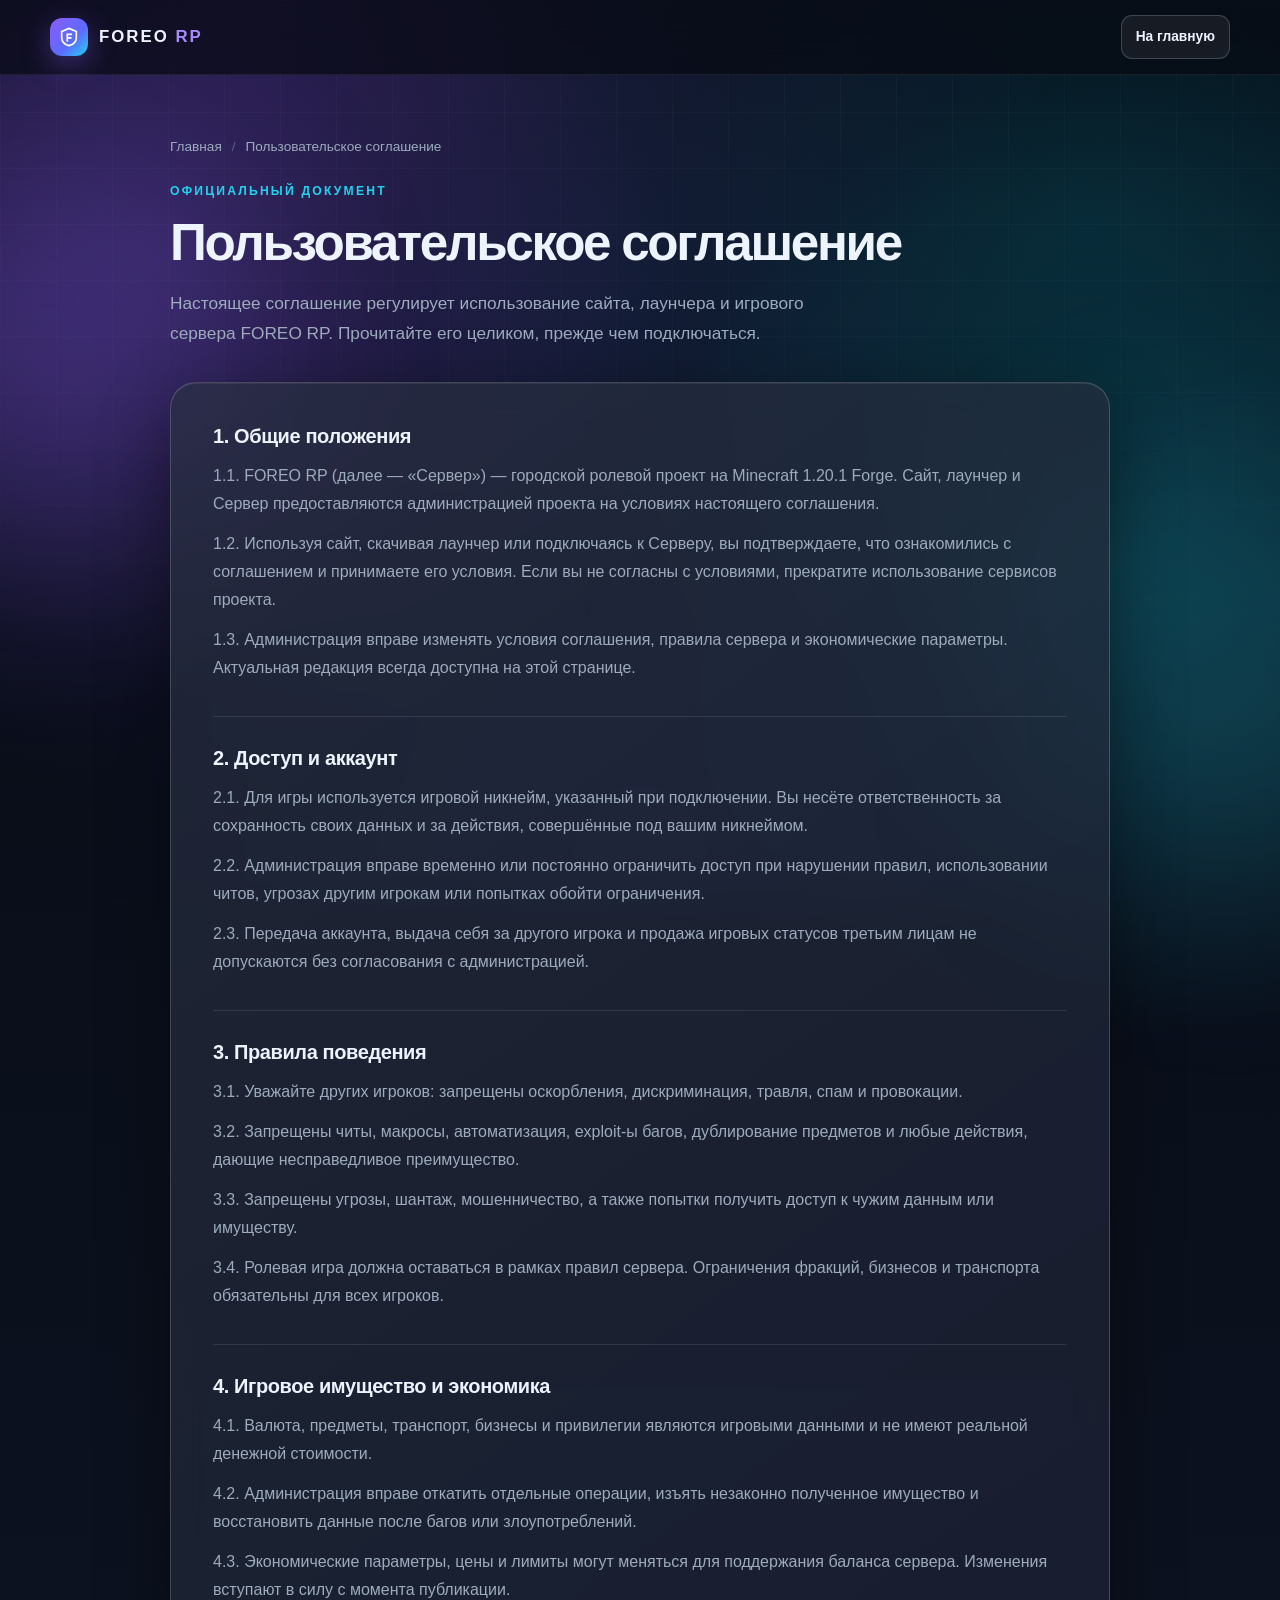
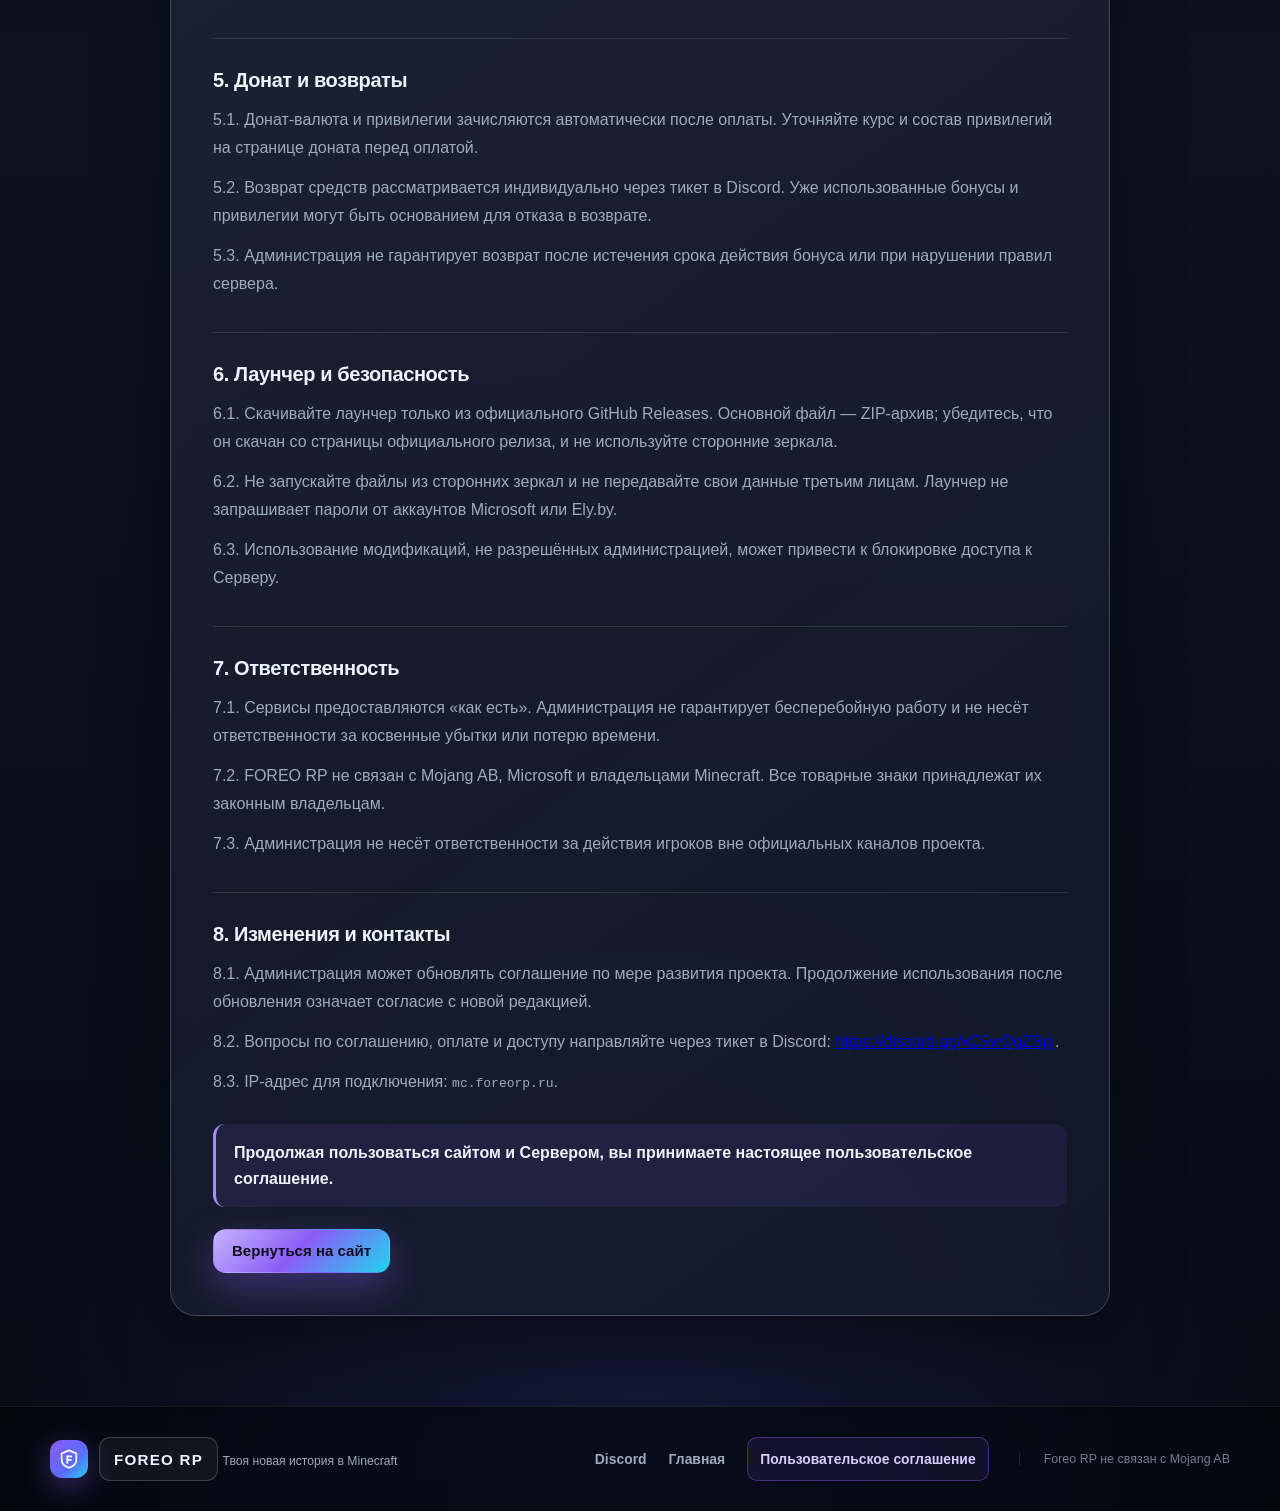
==== user-agreement.html @ 8b39645e "Add files via upload" ====
<!doctype html>
<html lang="ru">
<head>
  <meta charset="UTF-8">
  <meta name="viewport" content="width=device-width, initial-scale=1.0, viewport-fit=cover">
  <meta name="description" content="Пользовательское соглашение FOREO RP — правила использования сайта, лаунчера и игрового сервера.">
  <meta name="theme-color" content="#070b14">
  <title>Пользовательское соглашение — FOREO RP</title>
  <link rel="icon" type="image/svg+xml" href="favicon.svg">
  <link rel="icon" type="image/png" sizes="512x512" href="favicon.png">
  <link rel="icon" type="image/png" sizes="48x48" href="favicon-48x48.png">
  <link rel="icon" type="image/png" sizes="32x32" href="favicon-32x32.png">
  <link rel="icon" type="image/png" sizes="16x16" href="favicon-16x16.png">
  <link rel="shortcut icon" href="favicon.ico">
  <link rel="apple-touch-icon" sizes="180x180" href="apple-touch-icon.png">
  <link rel="stylesheet" href="style.css">
</head>
<body>
  <!-- Подложка на чистом CSS: как на главной странице, без внешних запросов. -->
  <div class="bg-media" aria-hidden="true"></div>
  <div class="bg-glow bg-glow-one" aria-hidden="true"></div>
  <div class="bg-glow bg-glow-two" aria-hidden="true"></div>

  <header class="site-header">
    <div class="container header-inner">
      <a class="brand" href="index.html" aria-label="FOREO RP — на главную">
        <span class="brand-mark">
          <svg viewBox="0 0 24 24" aria-hidden="true">
            <path d="M12 2.6 20 6v6.2c0 4.8-3.2 8-8 9.2-4.8-1.2-8-4.4-8-9.2V6l8-3.4Z" fill="none" stroke="currentColor" stroke-width="1.8" stroke-linejoin="round"/>
            <path d="M9.2 8.2h6.2v2H11v1.8h3.8v2H11v3.2H9.2V8.2Z" fill="currentColor"/>
          </svg>
        </span>
        <span class="brand-text">FOREO <em>RP</em></span>
      </a>
      <a class="btn btn-small btn-secondary header-back" href="index.html">На главную</a>
    </div>
  </header>

  <main class="legal-page">
    <div class="container legal-wrap">
      <nav class="breadcrumbs" aria-label="Навигация">
        <a href="index.html">Главная</a>
        <span aria-hidden="true">/</span>
        <span>Пользовательское соглашение</span>
      </nav>

      <header class="legal-header">
        <span class="section-kicker">Официальный документ</span>
        <h1>Пользовательское соглашение</h1>
        <div class="release-banner legal-release" data-release-label>
          <svg viewBox="0 0 24 24" aria-hidden="true">
            <circle cx="12" cy="12" r="9" fill="none" stroke="currentColor" stroke-width="1.8"/>
            <path d="M12 7v5l3.2 2" fill="none" stroke="currentColor" stroke-width="1.8" stroke-linecap="round" stroke-linejoin="round"/>
          </svg>
          <span>Релиз 4 декабря в 18:00</span>
        </div>
        <p class="lead">Настоящее соглашение регулирует использование сайта, лаунчера и игрового сервера FOREO RP. Прочитайте его целиком, прежде чем подключаться.</p>
      </header>

      <div class="legal-card">
        <section class="legal-section">
          <h2>1. Общие положения</h2>
          <p>1.1. FOREO RP (далее — «Сервер») — городской ролевой проект на Minecraft 1.20.1 Forge. Сайт, лаунчер и Сервер предоставляются администрацией проекта на условиях настоящего соглашения.</p>
          <p>1.2. Используя сайт, скачивая лаунчер или подключаясь к Серверу, вы подтверждаете, что ознакомились с соглашением и принимаете его условия. Если вы не согласны с условиями, прекратите использование сервисов проекта.</p>
          <p>1.3. Администрация вправе изменять условия соглашения, правила сервера и экономические параметры. Актуальная редакция всегда доступна на этой странице.</p>
        </section>

        <section class="legal-section">
          <h2>2. Доступ и аккаунт</h2>
          <p>2.1. Для игры используется игровой никнейм, указанный при подключении. Вы несёте ответственность за сохранность своих данных и за действия, совершённые под вашим никнеймом.</p>
          <p>2.2. Администрация вправе временно или постоянно ограничить доступ при нарушении правил, использовании читов, угрозах другим игрокам или попытках обойти ограничения.</p>
          <p>2.3. Передача аккаунта, выдача себя за другого игрока и продажа игровых статусов третьим лицам не допускаются без согласования с администрацией.</p>
        </section>

        <section class="legal-section">
          <h2>3. Правила поведения</h2>
          <p>3.1. Уважайте других игроков: запрещены оскорбления, дискриминация, травля, спам и провокации.</p>
          <p>3.2. Запрещены читы, макросы, автоматизация, exploit-ы багов, дублирование предметов и любые действия, дающие несправедливое преимущество.</p>
          <p>3.3. Запрещены угрозы, шантаж, мошенничество, а также попытки получить доступ к чужим данным или имуществу.</p>
          <p>3.4. Ролевая игра должна оставаться в рамках правил сервера. Ограничения фракций, бизнесов и транспорта обязательны для всех игроков.</p>
        </section>

        <section class="legal-section">
          <h2>4. Игровое имущество и экономика</h2>
          <p>4.1. Валюта, предметы, транспорт, бизнесы и привилегии являются игровыми данными и не имеют реальной денежной стоимости.</p>
          <p>4.2. Администрация вправе откатить отдельные операции, изъять незаконно полученное имущество и восстановить данные после багов или злоупотреблений.</p>
          <p>4.3. Экономические параметры, цены и лимиты могут меняться для поддержания баланса сервера. Изменения вступают в силу с момента публикации.</p>
        </section>

        <section class="legal-section">
          <h2>5. Донат и возвраты</h2>
          <p>5.1. Донат-валюта и привилегии зачисляются автоматически после оплаты. Уточняйте курс и состав привилегий на странице доната перед оплатой.</p>
          <p>5.2. Возврат средств рассматривается индивидуально через тикет в Discord. Уже использованные бонусы и привилегии могут быть основанием для отказа в возврате.</p>
          <p>5.3. Администрация не гарантирует возврат после истечения срока действия бонуса или при нарушении правил сервера.</p>
        </section>

        <section class="legal-section">
          <h2>6. Лаунчер и безопасность</h2>
          <p>6.1. Скачивайте лаунчер только из официального GitHub Releases. Основной файл — ZIP-архив; убедитесь, что он скачан со страницы официального релиза, и не используйте сторонние зеркала.</p>
          <p>6.2. Не запускайте файлы из сторонних зеркал и не передавайте свои данные третьим лицам. Лаунчер не запрашивает пароли от аккаунтов Microsoft или Ely.by.</p>
          <p>6.3. Использование модификаций, не разрешённых администрацией, может привести к блокировке доступа к Серверу.</p>
        </section>

        <section class="legal-section">
          <h2>7. Ответственность</h2>
          <p>7.1. Сервисы предоставляются «как есть». Администрация не гарантирует бесперебойную работу и не несёт ответственности за косвенные убытки или потерю времени.</p>
          <p>7.2. FOREO RP не связан с Mojang AB, Microsoft и владельцами Minecraft. Все товарные знаки принадлежат их законным владельцам.</p>
          <p>7.3. Администрация не несёт ответственности за действия игроков вне официальных каналов проекта.</p>
        </section>

        <section class="legal-section">
          <h2>8. Изменения и контакты</h2>
          <p>8.1. Администрация может обновлять соглашение по мере развития проекта. Продолжение использования после обновления означает согласие с новой редакцией.</p>
          <p>8.2. Вопросы по соглашению, оплате и доступу направляйте через тикет в Discord: <a href="https://discord.gg/xC5wDgZSpj" target="_blank" rel="noopener noreferrer">https://discord.gg/xC5wDgZSpj</a>.</p>
          <p>8.3. IP-адрес для подключения: <code>mc.foreorp.ru</code>.</p>
        </section>

        <p class="legal-note">Продолжая пользоваться сайтом и Сервером, вы принимаете настоящее пользовательское соглашение.</p>
        <a class="btn btn-primary" href="index.html">Вернуться на сайт</a>
      </div>
    </div>
  </main>

  <footer class="site-footer">
    <div class="container footer-inner">
      <div class="footer-brand">
        <span class="brand-mark">
          <svg viewBox="0 0 24 24" aria-hidden="true">
            <path d="M12 2.6 20 6v6.2c0 4.8-3.2 8-8 9.2-4.8-1.2-8-4.4-8-9.2V6l8-3.4Z" fill="none" stroke="currentColor" stroke-width="1.8" stroke-linejoin="round"/>
            <path d="M9.2 8.2h6.2v2H11v1.8h3.8v2H11v3.2H9.2V8.2Z" fill="currentColor"/>
          </svg>
        </span>
        <div>
          <strong class="footer-brand-title">FOREO RP</strong>
          <span>Твоя новая история в Minecraft</span>
        </div>
      </div>
      <nav class="footer-links" aria-label="Ссылки в подвале">
        <a href="https://discord.gg/xC5wDgZSpj" target="_blank" rel="noopener noreferrer">Discord</a>
        <a href="index.html">Главная</a>
        <a class="footer-agreement" href="user-agreement.html">Пользовательское соглашение</a>
      </nav>
      <p class="footer-legal">Foreo RP не связан с Mojang AB <span class="footer-release" data-release-label>· Релиз 4 декабря в 18:00</span></p>
    </div>
  </footer>

  <script src="script.js"></script>
</body>
</html>
---- style.css ----
/* =========================================================
   FOREO RP — static GitHub Pages site
   Без сборщиков. Просто подключённый в index.html файл.
   ========================================================= */

:root {
  --bg: #070b14;
  --bg-soft: #0c1220;
  --panel: rgba(15, 23, 42, 0.68);
  --panel-solid: rgba(13, 20, 35, 0.94);
  --border: rgba(255, 255, 255, 0.1);
  --border-strong: rgba(255, 255, 255, 0.18);
  --text: #eef4ff;
  --muted: #9dabbd;
  --violet: #8b5cf6;
  --violet-light: #a78bfa;
  --cyan: #22d3ee;
  --green: #34d399;
  --amber: #fbbf24;
  --rose: #fb7185;
  --blue: #5865f2;
  --radius-lg: 26px;
  --radius-md: 18px;
  --shadow: 0 24px 70px rgba(0, 0, 0, 0.42);
}

*,
*::before,
*::after {
  box-sizing: border-box;
}

[hidden] {
  display: none !important;
}

html {
  scroll-behavior: smooth;
  scroll-padding-top: 96px;
  -webkit-text-size-adjust: 100%;
}

body {
  margin: 0;
  min-height: 100vh;
  color: var(--text);
  font-family: Inter, "Segoe UI", Roboto, Arial, sans-serif;
  background:
    radial-gradient(circle at 12% 8%, rgba(139, 92, 246, 0.2), transparent 34rem),
    radial-gradient(circle at 88% 18%, rgba(34, 211, 238, 0.14), transparent 30rem),
    radial-gradient(circle at 50% 100%, rgba(88, 101, 242, 0.16), transparent 40rem),
    linear-gradient(180deg, var(--bg) 0%, var(--bg-soft) 55%, var(--bg) 100%);
  overflow-x: hidden;
  -webkit-font-smoothing: antialiased;
  -webkit-tap-highlight-color: transparent;
}

a,
button {
  touch-action: manipulation;
  -webkit-tap-highlight-color: transparent;
}

/* Сетка на фоне — часть дизайна, внешние файлы не нужны. */
body::before {
  content: "";
  position: fixed;
  inset: 0;
  z-index: 0;
  pointer-events: none;
  background-image:
    linear-gradient(rgba(255, 255, 255, 0.035) 1px, transparent 1px),
    linear-gradient(90deg, rgba(255, 255, 255, 0.035) 1px, transparent 1px);
  background-size: 56px 56px;
  mask-image: linear-gradient(to bottom, rgba(0, 0, 0, 0.9), transparent 85%);
  -webkit-mask-image: linear-gradient(to bottom, rgba(0, 0, 0, 0.9), transparent 85%);
}

/* Мягкая световая подложка поверх градиента — полностью на CSS. */
.bg-media {
  position: fixed;
  inset: 0;
  z-index: 0;
  pointer-events: none;
  background-image:
    radial-gradient(ellipse at 20% 0%, rgba(139, 92, 246, 0.35), transparent 55%),
    radial-gradient(ellipse at 85% 25%, rgba(34, 211, 238, 0.24), transparent 50%),
    radial-gradient(ellipse at 50% 95%, rgba(88, 101, 242, 0.24), transparent 60%);
  background-size: cover;
  background-position: center;
  background-repeat: no-repeat;
  opacity: 0.5;
  filter: saturate(1.15) contrast(1.05);
}

.bg-glow {
  position: fixed;
  z-index: 0;
  border-radius: 50%;
  filter: blur(110px);
  pointer-events: none;
  opacity: 0.28;
}

.bg-glow-one {
  width: 380px;
  height: 380px;
  top: 18%;
  left: -140px;
  background: var(--violet);
}

.bg-glow-two {
  width: 420px;
  height: 420px;
  right: -160px;
  top: 52%;
  background: var(--cyan);
  opacity: 0.18;
}

.svg-sprite {
  position: absolute;
  width: 0;
  height: 0;
  overflow: hidden;
}

main,
.site-header,
.site-footer {
  position: relative;
  z-index: 1;
}

.container {
  width: min(1180px, calc(100% - 40px));
  margin: 0 auto;
}

/* ---------------- Header ---------------- */

.site-header {
  position: sticky;
  top: 0;
  z-index: 50;
  padding-top: env(safe-area-inset-top, 0px);
  background: rgba(7, 11, 20, 0.72);
  border-bottom: 1px solid rgba(255, 255, 255, 0.07);
  backdrop-filter: blur(18px);
  -webkit-backdrop-filter: blur(18px);
}

.header-inner {
  height: 74px;
  display: flex;
  align-items: center;
  gap: 24px;
}

.brand {
  display: inline-flex;
  align-items: center;
  gap: 11px;
  color: var(--text);
  text-decoration: none;
  flex: 0 0 auto;
}

.brand-mark {
  width: 38px;
  height: 38px;
  display: grid;
  place-items: center;
  border-radius: 12px;
  color: white;
  background: linear-gradient(135deg, var(--violet), #5b6cff 60%, var(--cyan));
  box-shadow: 0 8px 28px rgba(139, 92, 246, 0.38);
}

.brand-mark svg {
  width: 22px;
  height: 22px;
}

.brand-text {
  font-size: 1.05rem;
  font-weight: 900;
  letter-spacing: 0.12em;
}

.brand-text em {
  font-style: normal;
  color: var(--violet-light);
}

.nav {
  margin-left: auto;
  display: flex;
  align-items: center;
  gap: 4px;
}

.nav-link {
  position: relative;
  min-height: 44px;
  display: inline-flex;
  align-items: center;
  padding: 9px 13px;
  color: var(--muted);
  font-size: 0.92rem;
  font-weight: 600;
  text-decoration: none;
  border-radius: 10px;
  transition: color 0.2s ease, background 0.2s ease;
}

.nav-link:hover,
.nav-link.is-active {
  color: var(--text);
  background: rgba(255, 255, 255, 0.06);
}

.nav-toggle {
  display: none;
  margin-left: auto;
  width: 44px;
  height: 44px;
  padding: 10px;
  border: 1px solid var(--border);
  border-radius: 12px;
  background: rgba(255, 255, 255, 0.04);
  cursor: pointer;
}

.nav-toggle span {
  display: block;
  width: 100%;
  height: 2px;
  margin: 4px 0;
  border-radius: 2px;
  background: var(--text);
  transition: transform 0.2s ease, opacity 0.2s ease;
}

.nav-toggle[aria-expanded="true"] span:nth-child(1) {
  transform: translateY(6px) rotate(45deg);
}

.nav-toggle[aria-expanded="true"] span:nth-child(2) {
  opacity: 0;
}

.nav-toggle[aria-expanded="true"] span:nth-child(3) {
  transform: translateY(-6px) rotate(-45deg);
}

/* ---------------- Buttons ---------------- */

.btn {
  display: inline-flex;
  align-items: center;
  justify-content: center;
  gap: 9px;
  min-height: 44px;
  padding: 12px 18px;
  border: 1px solid transparent;
  border-radius: 13px;
  color: var(--text);
  font: inherit;
  font-size: 0.94rem;
  font-weight: 750;
  line-height: 1.2;
  text-decoration: none;
  cursor: pointer;
  transition: transform 0.2s ease, box-shadow 0.25s ease, background 0.2s ease, border-color 0.2s ease;
}

.btn svg,
.icon-btn svg,
.feature-icon svg,
.step-icon svg,
.donate-step-num svg {
  width: 19px;
  height: 19px;
  flex: 0 0 auto;
}

.btn:hover {
  transform: translateY(-2px);
}

.btn:active {
  transform: translateY(0);
}

.btn:focus-visible,
.icon-btn:focus-visible,
.nav-link:focus-visible,
.brand:focus-visible,
.nav-toggle:focus-visible,
a:focus-visible {
  outline: 2px solid var(--cyan);
  outline-offset: 3px;
}

.btn-primary {
  color: #100b1f;
  background: linear-gradient(135deg, #c4b5fd, #8b5cf6 48%, #22d3ee);
  box-shadow: 0 14px 38px rgba(139, 92, 246, 0.36);
}

.btn-primary:hover {
  box-shadow: 0 18px 48px rgba(139, 92, 246, 0.52);
}

.btn-secondary {
  background: rgba(255, 255, 255, 0.07);
  border-color: var(--border-strong);
  backdrop-filter: blur(10px);
}

.btn-secondary:hover {
  background: rgba(255, 255, 255, 0.12);
  border-color: rgba(34, 211, 238, 0.5);
}

.btn-ghost {
  background: transparent;
  border-color: rgba(88, 101, 242, 0.42);
  color: #c8ceff;
}

.btn-ghost:hover {
  background: rgba(88, 101, 242, 0.14);
  border-color: rgba(88, 101, 242, 0.8);
}

.btn-discord {
  background: rgba(88, 101, 242, 0.16);
  border-color: rgba(88, 101, 242, 0.42);
  color: #cfd4ff;
}

.btn-discord:hover {
  background: var(--blue);
  color: white;
  box-shadow: 0 12px 34px rgba(88, 101, 242, 0.4);
}

.btn-github {
  background: rgba(255, 255, 255, 0.06);
  border-color: rgba(255, 255, 255, 0.62);
  color: #f2f4ff;
  box-shadow: 0 0 0 1px rgba(255, 255, 255, 0.16), 0 10px 26px rgba(0, 0, 0, 0.28);
}

.btn-github:hover {
  background: rgba(255, 255, 255, 0.16);
  border-color: #ffffff;
  color: #ffffff;
  box-shadow: 0 0 0 2px rgba(255, 255, 255, 0.3), 0 14px 36px rgba(255, 255, 255, 0.18);
}

.btn-video {
  background: rgba(239, 68, 68, 0.12);
  border-color: rgba(239, 68, 68, 0.9);
  color: #ffe2e2;
  box-shadow: 0 0 0 1px rgba(239, 68, 68, 0.32), 0 10px 26px rgba(239, 68, 68, 0.16);
}

.btn-video:hover {
  background: rgba(239, 68, 68, 0.26);
  border-color: #ff7676;
  color: #ffffff;
  box-shadow: 0 0 0 2px rgba(239, 68, 68, 0.45), 0 14px 36px rgba(239, 68, 68, 0.32);
}

.btn-small {
  padding: 9px 14px;
  font-size: 0.86rem;
  border-radius: 11px;
}

.btn-lg {
  padding: 15px 23px;
  font-size: 1rem;
}

/* ---------------- Hero ---------------- */

.hero {
  position: relative;
  padding: 96px 0 84px;
  min-height: calc(100vh - 74px);
  display: flex;
  align-items: center;
}

.hero-grid {
  display: grid;
  grid-template-columns: 1.12fr 0.88fr;
  gap: 58px;
  align-items: center;
}

.hero-labels {
  display: flex;
  flex-wrap: wrap;
  align-items: center;
  gap: 10px;
  margin-bottom: 18px;
}

.release-banner,
.eyebrow {
  display: inline-flex;
  align-items: center;
  gap: 9px;
  min-height: 38px;
  padding: 9px 14px;
  border-radius: 999px;
  font-size: 0.8rem;
  font-weight: 800;
  letter-spacing: 0.03em;
  line-height: 1.2;
}

.release-banner {
  border: 1px solid rgba(251, 191, 36, 0.34);
  color: #ffe3a3;
  background: rgba(251, 191, 36, 0.09);
}

.release-banner svg {
  width: 17px;
  height: 17px;
  flex: 0 0 auto;
  color: var(--amber);
}

.eyebrow {
  border: 1px solid rgba(34, 211, 238, 0.28);
  color: #b9f3ff;
  background: rgba(34, 211, 238, 0.08);
}

.live-dot {
  width: 8px;
  height: 8px;
  border-radius: 50%;
  background: var(--cyan);
  box-shadow: 0 0 0 4px rgba(34, 211, 238, 0.13);
  animation: pulse 2s infinite;
}

h1,
h2,
h3,
p {
  margin-top: 0;
}

h1 {
  margin: 24px 0 22px;
  font-size: clamp(2.55rem, 5vw, 4.45rem);
  line-height: 1.05;
  letter-spacing: -0.045em;
  font-weight: 900;
}

h1 span {
  display: inline;
  background: linear-gradient(100deg, #c4b5fd 0%, #8b5cf6 42%, #22d3ee 100%);
  -webkit-background-clip: text;
  background-clip: text;
  color: transparent;
}

.lead {
  max-width: 680px;
  margin-bottom: 0;
  color: var(--muted);
  font-size: 1.08rem;
  line-height: 1.75;
}

.hero-actions {
  display: flex;
  flex-wrap: wrap;
  gap: 13px;
  margin-top: 32px;
}

.hero-meta {
  display: flex;
  flex-wrap: wrap;
  gap: 12px 20px;
  margin-top: 28px;
  color: var(--muted);
  font-size: 0.86rem;
}

.hero-meta span {
  display: inline-flex;
  align-items: center;
  gap: 7px;
}

.hero-meta svg {
  width: 16px;
  height: 16px;
  color: var(--green);
}

/* ---------------- Server widget ---------------- */

.server-panel {
  position: relative;
  padding: 26px;
  border: 1px solid var(--border-strong);
  border-radius: var(--radius-lg);
  background:
    linear-gradient(145deg, rgba(255, 255, 255, 0.09), rgba(255, 255, 255, 0.02)),
    var(--panel);
  box-shadow: var(--shadow), inset 0 1px 0 rgba(255, 255, 255, 0.09);
  backdrop-filter: blur(20px);
  -webkit-backdrop-filter: blur(20px);
  overflow: hidden;
}

.server-panel::before {
  content: "";
  position: absolute;
  top: 0;
  left: 14%;
  right: 14%;
  height: 1px;
  background: linear-gradient(90deg, transparent, rgba(167, 139, 250, 0.9), rgba(34, 211, 238, 0.8), transparent);
}

.panel-top {
  display: flex;
  align-items: center;
  justify-content: space-between;
  gap: 12px;
}

.panel-label {
  color: var(--muted);
  font-size: 0.76rem;
  font-weight: 800;
  letter-spacing: 0.14em;
  text-transform: uppercase;
}

.status-badge {
  display: inline-flex;
  align-items: center;
  gap: 8px;
  padding: 7px 11px;
  border-radius: 999px;
  border: 1px solid rgba(251, 191, 36, 0.32);
  background: rgba(251, 191, 36, 0.1);
  color: #fde68a;
  font-size: 0.78rem;
  font-weight: 750;
  white-space: nowrap;
}

.status-dot {
  width: 8px;
  height: 8px;
  border-radius: 50%;
  background: var(--amber);
  box-shadow: 0 0 0 4px rgba(251, 191, 36, 0.12);
}

.status-badge.is-loading .status-dot {
  animation: pulse 1.4s infinite;
}

.status-badge.is-online {
  border-color: rgba(52, 211, 153, 0.36);
  background: rgba(52, 211, 153, 0.11);
  color: #a7f3d0;
}

.status-badge.is-online .status-dot {
  background: var(--green);
  box-shadow: 0 0 0 4px rgba(52, 211, 153, 0.14);
}

.status-badge.is-offline {
  border-color: rgba(251, 113, 133, 0.36);
  background: rgba(251, 113, 133, 0.1);
  color: #fecdd3;
}

.status-badge.is-offline .status-dot {
  background: var(--rose);
  box-shadow: 0 0 0 4px rgba(251, 113, 133, 0.13);
}

.ip-block {
  margin-top: 22px;
  padding: 18px;
  border: 1px solid rgba(255, 255, 255, 0.08);
  border-radius: var(--radius-md);
  background: rgba(4, 9, 18, 0.38);
}

.ip-label {
  display: block;
  margin-bottom: 9px;
  color: var(--muted);
  font-size: 0.78rem;
  font-weight: 700;
  letter-spacing: 0.04em;
  text-transform: uppercase;
}

.ip-row {
  display: flex;
  align-items: center;
  justify-content: space-between;
  gap: 12px;
}

#serverIp {
  color: white;
  font-family: "Cascadia Code", Consolas, "Courier New", monospace;
  font-size: clamp(1.2rem, 2.3vw, 1.65rem);
  font-weight: 800;
  word-break: break-all;
}

.icon-btn {
  width: 44px;
  height: 44px;
  flex: 0 0 auto;
  display: grid;
  place-items: center;
  border: 1px solid var(--border-strong);
  border-radius: 12px;
  color: var(--text);
  background: rgba(255, 255, 255, 0.06);
  cursor: pointer;
  transition: background 0.2s ease, border-color 0.2s ease, transform 0.2s ease;
}

.icon-btn:hover {
  transform: translateY(-2px);
  background: rgba(139, 92, 246, 0.2);
  border-color: rgba(167, 139, 250, 0.6);
}

.btn-copy {
  width: 100%;
  margin-top: 14px;
  justify-content: center;
  background: rgba(139, 92, 246, 0.14);
  border-color: rgba(139, 92, 246, 0.38);
  color: #ddd6fe;
}

.btn-copy:hover {
  background: rgba(139, 92, 246, 0.25);
  border-color: rgba(167, 139, 250, 0.75);
}

.panel-stats {
  display: grid;
  grid-template-columns: 1fr 1fr;
  gap: 11px;
  margin-top: 16px;
}

.panel-stats > div {
  padding: 13px 15px;
  border: 1px solid rgba(255, 255, 255, 0.07);
  border-radius: 14px;
  background: rgba(255, 255, 255, 0.035);
}

.stat-label {
  display: block;
  margin-bottom: 5px;
  color: var(--muted);
  font-size: 0.72rem;
  text-transform: uppercase;
  letter-spacing: 0.07em;
}

.panel-stats strong {
  font-size: 1.05rem;
}

.panel-hint {
  margin: 16px 0 0;
  color: var(--muted);
  font-size: 0.79rem;
  line-height: 1.55;
}

.panel-discord {
  display: flex;
  align-items: center;
  gap: 10px;
  min-height: 44px;
  margin-top: 17px;
  padding: 13px 15px;
  border: 1px solid rgba(88, 101, 242, 0.32);
  border-radius: 14px;
  color: #cdd3ff;
  background: rgba(88, 101, 242, 0.11);
  font-size: 0.88rem;
  font-weight: 700;
  text-decoration: none;
  transition: background 0.2s ease, transform 0.2s ease;
}

.panel-discord:hover {
  transform: translateY(-2px);
  background: rgba(88, 101, 242, 0.22);
}

.arrow-icon {
  width: 17px;
  height: 17px;
  margin-left: auto;
}

.scroll-cue {
  position: absolute;
  bottom: 24px;
  left: 50%;
  width: 26px;
  height: 42px;
  transform: translateX(-50%);
  border: 1px solid rgba(255, 255, 255, 0.22);
  border-radius: 999px;
}

.scroll-cue::before {
  content: "";
  position: absolute;
  top: 8px;
  left: 50%;
  width: 4px;
  height: 8px;
  transform: translateX(-50%);
  border-radius: 999px;
  background: var(--cyan);
  animation: scroll 1.8s infinite;
}

/* ---------------- Sections ---------------- */

.section {
  padding: 96px 0;
}

/* Якоря не прячутся под липкой шапкой (высота шапки 74px). */
main section[id] {
  scroll-margin-top: 90px;
}

.section-alt {
  background: linear-gradient(180deg, rgba(255, 255, 255, 0.022), rgba(255, 255, 255, 0));
  border-top: 1px solid rgba(255, 255, 255, 0.05);
  border-bottom: 1px solid rgba(255, 255, 255, 0.05);
}

.section-head {
  max-width: 760px;
  margin-bottom: 42px;
}

.section-kicker {
  display: block;
  margin-bottom: 12px;
  color: var(--cyan);
  font-size: 0.76rem;
  font-weight: 900;
  letter-spacing: 0.18em;
  text-transform: uppercase;
}

.section-head h2,
.donate-intro h2,
.cta h2 {
  margin-bottom: 14px;
  font-size: clamp(2rem, 3.6vw, 3.05rem);
  line-height: 1.12;
  letter-spacing: -0.035em;
}

.section-head p {
  margin-bottom: 0;
  color: var(--muted);
  font-size: 1.03rem;
  line-height: 1.7;
}

/* ---------------- Video guide ---------------- */

.video-frame {
  position: relative;
  width: 100%;
  max-width: 1180px;
  margin: 0 auto;
  aspect-ratio: 16 / 9;
  overflow: hidden;
  border: 1px solid rgba(167, 139, 250, 0.32);
  border-radius: var(--radius-lg);
  background: rgba(5, 8, 15, 0.9);
  box-shadow: var(--shadow), 0 0 60px rgba(139, 92, 246, 0.12);
}

.video-frame iframe {
  position: absolute;
  inset: 0;
  width: 100%;
  height: 100%;
  border: 0;
}

.video-caption {
  display: flex;
  flex-wrap: wrap;
  align-items: center;
  justify-content: center;
  gap: 7px;
  margin: 18px 0 0;
  color: var(--muted);
  font-size: 0.88rem;
  text-align: center;
}

.video-caption svg {
  width: 16px;
  height: 16px;
  flex: 0 0 auto;
  color: var(--cyan);
}

.video-caption a {
  color: #c8ceff;
  text-decoration: none;
  border-bottom: 1px solid rgba(200, 206, 255, 0.4);
}

.video-caption a:hover {
  color: white;
  border-bottom-color: var(--cyan);
}

/* ---------------- Safety ---------------- */

.safety-grid {
  display: grid;
  grid-template-columns: repeat(3, minmax(0, 1fr));
  gap: 18px;
}

.safety-card {
  padding: 24px;
  border: 1px solid rgba(255, 255, 255, 0.08);
  border-radius: var(--radius-lg);
  background: rgba(255, 255, 255, 0.035);
  backdrop-filter: blur(12px);
  -webkit-backdrop-filter: blur(12px);
}

.safety-icon {
  display: grid;
  place-items: center;
  width: 42px;
  height: 42px;
  margin-bottom: 16px;
  border: 1px solid rgba(167, 139, 250, 0.32);
  border-radius: 12px;
  background: rgba(139, 92, 246, 0.14);
  color: #cbb8ff;
}

.safety-icon svg {
  width: 22px;
  height: 22px;
}

.safety-card h3 {
  margin: 0 0 9px;
  font-size: 1.05rem;
}

.safety-card p {
  margin: 0;
  color: var(--muted);
  font-size: 0.92rem;
  line-height: 1.65;
}

.safety-card code {
  color: #d9deff;
  font-family: ui-monospace, SFMono-Regular, Menlo, Consolas, monospace;
}

.safety-card a {
  display: inline-flex;
  align-items: center;
  gap: 6px;
  margin-top: 15px;
  color: #c8ceff;
  font-weight: 750;
  text-decoration: none;
}

.safety-card a svg {
  width: 15px;
  height: 15px;
  transition: transform 0.2s ease;
}

.safety-card a:hover svg {
  transform: translateX(3px);
}

.safety-note {
  margin: 18px 0 0;
  padding: 18px 22px;
  border: 1px solid rgba(34, 211, 238, 0.18);
  border-radius: var(--radius-md);
  background: rgba(34, 211, 238, 0.05);
  color: #8190a8;
  font-size: 0.82rem;
  line-height: 1.6;
}

/* ---------------- Feature cards ---------------- */

.feature-grid {
  display: grid;
  grid-template-columns: repeat(3, minmax(0, 1fr));
  gap: 18px;
}

.feature-card {
  position: relative;
  padding: 27px;
  border: 1px solid var(--border);
  border-radius: var(--radius-lg);
  background: var(--panel);
  backdrop-filter: blur(16px);
  -webkit-backdrop-filter: blur(16px);
  overflow: hidden;
  transition: transform 0.25s ease, border-color 0.25s ease, box-shadow 0.25s ease;
}

.feature-card::before {
  content: "";
  position: absolute;
  top: -70px;
  right: -70px;
  width: 190px;
  height: 190px;
  border-radius: 50%;
  background: radial-gradient(circle, rgba(139, 92, 246, 0.34), transparent 68%);
  opacity: 0;
  transition: opacity 0.25s ease;
}

.feature-card:hover {
  transform: translateY(-6px);
  border-color: rgba(167, 139, 250, 0.48);
  box-shadow: 0 22px 60px rgba(0, 0, 0, 0.34);
}

.feature-card:hover::before {
  opacity: 1;
}

.feature-card-wide {
  grid-column: span 2;
}

.feature-icon,
.step-icon {
  display: grid;
  place-items: center;
  width: 50px;
  height: 50px;
  margin-bottom: 19px;
  border-radius: 15px;
  border: 1px solid rgba(255, 255, 255, 0.12);
}

.feature-icon svg,
.step-icon svg {
  width: 24px;
  height: 24px;
}

.icon-violet { color: #c4b5fd; background: rgba(139, 92, 246, 0.16); }
.icon-cyan { color: #a5f3fc; background: rgba(34, 211, 238, 0.14); }
.icon-amber { color: #fde68a; background: rgba(251, 191, 36, 0.14); }
.icon-rose { color: #fecdd3; background: rgba(251, 113, 133, 0.14); }
.icon-green { color: #a7f3d0; background: rgba(52, 211, 153, 0.14); }

.feature-card h3,
.step-card h3 {
  margin-bottom: 11px;
  font-size: 1.18rem;
  line-height: 1.3;
}

.feature-card p,
.step-card p {
  margin-bottom: 0;
  color: var(--muted);
  font-size: 0.94rem;
  line-height: 1.65;
}

.tag-list {
  display: flex;
  flex-wrap: wrap;
  gap: 8px;
  margin-top: 20px;
}

.tag-list span {
  padding: 6px 10px;
  border: 1px solid rgba(255, 255, 255, 0.08);
  border-radius: 999px;
  background: rgba(255, 255, 255, 0.045);
  color: #c5d0e0;
  font-size: 0.75rem;
  font-weight: 650;
}

/* ---------------- Steps ---------------- */

.steps-grid {
  display: grid;
  grid-template-columns: repeat(3, minmax(0, 1fr));
  gap: 20px;
}

.step-card {
  position: relative;
  padding: 30px;
  border: 1px solid var(--border);
  border-radius: var(--radius-lg);
  background: linear-gradient(160deg, rgba(255, 255, 255, 0.07), rgba(255, 255, 255, 0.02));
  overflow: hidden;
  transition: transform 0.25s ease, border-color 0.25s ease;
}

.step-card:hover {
  transform: translateY(-5px);
  border-color: rgba(34, 211, 238, 0.42);
}

.step-number {
  position: absolute;
  top: 12px;
  right: 20px;
  color: rgba(255, 255, 255, 0.07);
  font-size: 3.1rem;
  font-weight: 900;
  line-height: 1;
  letter-spacing: -0.06em;
}

.step-icon {
  color: #b9f3ff;
  background: rgba(34, 211, 238, 0.12);
}

/* ---------------- Donate ---------------- */

.rate-block {
  margin-top: 22px;
}

.rate-title {
  display: block;
  margin-bottom: 10px;
  color: var(--amber);
  font-size: 0.76rem;
  font-weight: 900;
  letter-spacing: 0.16em;
  text-transform: uppercase;
}

.rate-cards {
  display: grid;
  grid-template-columns: repeat(2, minmax(0, 1fr));
  gap: 12px;
}

.rate-card {
  display: grid;
  gap: 5px;
  padding: 16px 14px;
  border: 1px solid rgba(251, 191, 36, 0.38);
  border-radius: var(--radius-md);
  background:
    radial-gradient(circle at 100% 0%, rgba(251, 191, 36, 0.18), transparent 70%),
    var(--panel);
  box-shadow: inset 0 1px 0 rgba(255, 255, 255, 0.07), 0 12px 30px rgba(0, 0, 0, 0.24);
  backdrop-filter: blur(14px);
  -webkit-backdrop-filter: blur(14px);
}

.rate-card strong {
  color: #fef3c7;
  font-size: 1.05rem;
  font-weight: 900;
  letter-spacing: -0.02em;
}

.rate-card span {
  color: var(--muted);
  font-size: 0.78rem;
}

.donate-grid {
  display: grid;
  grid-template-columns: 0.85fr 1.15fr;
  gap: 52px;
  align-items: start;
}

.donate-intro {
  position: sticky;
  top: 110px;
}

.donate-intro h2 {
  margin-top: 0;
}

.donate-intro .btn {
  margin-top: 28px;
}

.donate-note {
  display: flex;
  align-items: center;
  gap: 13px;
  margin-top: 24px;
  padding: 15px;
  border: 1px solid rgba(52, 211, 153, 0.25);
  border-radius: 15px;
  background: rgba(52, 211, 153, 0.08);
}

.donate-note svg {
  width: 22px;
  height: 22px;
  color: var(--green);
}

.donate-note strong,
.donate-note span {
  display: block;
}

.donate-note strong {
  font-size: 0.9rem;
}

.donate-note span {
  margin-top: 2px;
  color: var(--muted);
  font-size: 0.8rem;
}

.donate-steps {
  display: grid;
  gap: 13px;
}

.donate-step {
  display: flex;
  gap: 16px;
  padding: 20px;
  border: 1px solid var(--border);
  border-radius: var(--radius-md);
  background: var(--panel);
  backdrop-filter: blur(14px);
  -webkit-backdrop-filter: blur(14px);
  transition: border-color 0.2s ease, transform 0.2s ease;
}

.donate-step:hover {
  transform: translateX(3px);
  border-color: rgba(167, 139, 250, 0.4);
}

.donate-step-num {
  width: 37px;
  height: 37px;
  flex: 0 0 auto;
  display: grid;
  place-items: center;
  border-radius: 12px;
  color: #171027;
  background: linear-gradient(135deg, #c4b5fd, #22d3ee);
  font-weight: 900;
}

.donate-step h3 {
  margin-bottom: 6px;
  font-size: 1rem;
}

.donate-step p {
  margin-bottom: 0;
  color: var(--muted);
  font-size: 0.9rem;
  line-height: 1.6;
}

.donate-help {
  display: grid;
  grid-template-columns: auto 1fr auto;
  align-items: center;
  gap: 14px;
  margin-top: 5px;
  padding: 18px 20px;
  border: 1px dashed rgba(34, 211, 238, 0.36);
  border-radius: var(--radius-md);
  background: rgba(34, 211, 238, 0.06);
}

.donate-help > svg {
  width: 24px;
  height: 24px;
  color: var(--cyan);
}

.donate-help p {
  margin-bottom: 0;
  color: var(--muted);
  font-size: 0.87rem;
  line-height: 1.55;
}

.donate-help strong {
  color: var(--text);
}

.donate-help a {
  display: inline-flex;
  align-items: center;
  gap: 6px;
  color: #a5f3fc;
  font-size: 0.86rem;
  font-weight: 750;
  text-decoration: none;
  white-space: nowrap;
}

.donate-help a svg {
  width: 16px;
  height: 16px;
}

.donate-help a:hover {
  text-decoration: underline;
}

/* ---------------- CTA & footer ---------------- */

.cta {
  padding: 48px 0 96px;
}

.cta-inner {
  display: flex;
  align-items: center;
  justify-content: space-between;
  gap: 34px;
  padding: 36px;
  border: 1px solid rgba(167, 139, 250, 0.28);
  border-radius: var(--radius-lg);
  background:
    radial-gradient(circle at 10% 20%, rgba(139, 92, 246, 0.2), transparent 50%),
    radial-gradient(circle at 90% 80%, rgba(34, 211, 238, 0.14), transparent 50%),
    var(--panel);
  box-shadow: var(--shadow);
  backdrop-filter: blur(18px);
  -webkit-backdrop-filter: blur(18px);
}

.cta-inner h2 {
  margin-bottom: 9px;
}

.cta-inner p {
  margin-bottom: 0;
  color: var(--muted);
}

.cta-actions {
  display: flex;
  flex-wrap: wrap;
  gap: 12px;
}

.site-footer {
  padding: 30px 0;
  padding-bottom: calc(30px + env(safe-area-inset-bottom, 0px));
  border-top: 1px solid rgba(255, 255, 255, 0.07);
  background: rgba(5, 8, 15, 0.72);
}

.footer-inner {
  display: flex;
  align-items: center;
  gap: 30px;
}

.footer-brand {
  display: flex;
  align-items: center;
  gap: 11px;
}

.footer-brand-title {
  display: inline-flex;
  align-items: center;
  justify-content: center;
  min-height: 44px;
  padding: 8px 14px;
  border: 1px solid var(--border-strong);
  border-radius: 11px;
  color: var(--text);
  background: rgba(255, 255, 255, 0.05);
  font-size: 0.95rem;
  font-weight: 900;
  letter-spacing: 0.08em;
}

.footer-brand div span {
  margin-top: 2px;
  color: var(--muted);
  font-size: 0.76rem;
}

.footer-links {
  display: flex;
  flex-wrap: wrap;
  gap: 8px 22px;
  margin-left: auto;
}

.footer-links a {
  display: inline-flex;
  align-items: center;
  min-height: 44px;
  color: var(--muted);
  font-size: 0.87rem;
  font-weight: 650;
  text-decoration: none;
  transition: color 0.2s ease;
}

.footer-links a:hover {
  color: var(--cyan);
}

.footer-links .footer-agreement {
  padding: 8px 12px;
  border: 1px solid rgba(139, 92, 246, 0.42);
  border-radius: 10px;
  color: #d8ccff;
  background: rgba(139, 92, 246, 0.1);
}

.footer-links .footer-agreement:hover {
  color: #fff;
  border-color: var(--violet-light);
  background: rgba(139, 92, 246, 0.2);
}

.footer-legal {
  margin: 0;
  padding-left: 24px;
  border-left: 1px solid var(--border);
  color: #6f7d90;
  font-size: 0.78rem;
}

.footer-release {
  color: var(--amber);
  font-weight: 700;
  white-space: nowrap;
}

/* ---------------- User agreement page ---------------- */

.header-back {
  margin-left: auto;
}

.legal-page {
  min-height: calc(100vh - 74px);
  padding: 64px 0 90px;
}

.legal-wrap {
  max-width: 940px;
}

.breadcrumbs {
  display: flex;
  flex-wrap: wrap;
  align-items: center;
  gap: 10px;
  margin-bottom: 30px;
  color: var(--muted);
  font-size: 0.85rem;
}

.breadcrumbs a {
  color: var(--muted);
  text-decoration: none;
}

.breadcrumbs a:hover {
  color: var(--cyan);
}

.breadcrumbs span[aria-hidden] {
  color: #55627a;
}

.legal-header {
  margin-bottom: 34px;
}

.legal-header h1 {
  margin: 18px 0 18px;
  font-size: clamp(2.1rem, 4vw, 3.2rem);
}

.legal-release {
  margin-bottom: 20px;
}

.legal-card {
  padding: clamp(22px, 4vw, 42px);
  border: 1px solid var(--border-strong);
  border-radius: var(--radius-lg);
  background:
    linear-gradient(145deg, rgba(255, 255, 255, 0.08), rgba(255, 255, 255, 0.015)),
    var(--panel);
  box-shadow: var(--shadow), inset 0 1px 0 rgba(255, 255, 255, 0.07);
  backdrop-filter: blur(18px);
  -webkit-backdrop-filter: blur(18px);
}

.legal-section + .legal-section {
  margin-top: 34px;
  padding-top: 30px;
  border-top: 1px solid var(--border);
}

.legal-section h2 {
  margin-bottom: 14px;
  font-size: 1.25rem;
  letter-spacing: -0.02em;
}

.legal-section p,
.legal-section ul {
  margin-bottom: 12px;
  color: var(--muted);
  line-height: 1.75;
}

.legal-section ul {
  padding-left: 20px;
}

.legal-section li + li {
  margin-top: 8px;
}

.legal-section p:last-child,
.legal-section ul:last-child {
  margin-bottom: 0;
}

.legal-note {
  margin: 28px 0 22px;
  padding: 16px 18px;
  border-left: 3px solid var(--violet-light);
  border-radius: 12px;
  background: rgba(139, 92, 246, 0.1);
  color: var(--text);
  font-weight: 700;
  line-height: 1.6;
}

/* ---------------- Toast ---------------- */

.toast {
  position: fixed;
  left: 50%;
  bottom: calc(28px + env(safe-area-inset-bottom, 0px));
  z-index: 100;
  display: flex;
  align-items: center;
  gap: 9px;
  padding: 12px 18px;
  border: 1px solid rgba(52, 211, 153, 0.42);
  border-radius: 14px;
  color: #d1fae5;
  background: rgba(10, 18, 31, 0.96);
  box-shadow: 0 18px 50px rgba(0, 0, 0, 0.5);
  font-size: 0.92rem;
  font-weight: 750;
  opacity: 0;
  pointer-events: none;
  transform: translate(-50%, 20px);
  transition: opacity 0.25s ease, transform 0.25s ease;
}

.toast svg {
  width: 19px;
  height: 19px;
  color: var(--green);
}

.toast.is-visible {
  opacity: 1;
  transform: translate(-50%, 0);
}

.toast.is-error {
  border-color: rgba(251, 113, 133, 0.5);
  color: #fecdd3;
}

.toast.is-error svg {
  color: var(--rose);
}

/* ---------------- Animations ---------------- */

@keyframes pulse {
  0%, 100% { opacity: 1; transform: scale(1); }
  50% { opacity: 0.45; transform: scale(0.72); }
}

@keyframes scroll {
  0% { transform: translate(-50%, 0); opacity: 0; }
  35% { opacity: 1; }
  100% { transform: translate(-50%, 16px); opacity: 0; }
}

/* ---------------- Responsive ---------------- */

@media (max-width: 1020px) {
  .hero-grid {
    grid-template-columns: 1fr;
    gap: 42px;
  }

  .server-panel {
    width: min(560px, 100%);
  }

  .scroll-cue {
    display: none;
  }

  .feature-grid {
    grid-template-columns: repeat(2, minmax(0, 1fr));
  }

  .donate-grid {
    grid-template-columns: 1fr;
    gap: 34px;
  }

  .donate-intro {
    position: static;
  }

  .cta-inner {
    flex-direction: column;
    align-items: flex-start;
  }
}

@media (max-width: 760px) {
  html {
    scroll-padding-top: 82px;
  }

  .header-inner {
    height: 68px;
  }

  .nav-toggle {
    display: block;
  }

  .nav {
    position: absolute;
    top: calc(72px + env(safe-area-inset-top, 0px));
    left: calc(16px + env(safe-area-inset-left, 0px));
    right: calc(16px + env(safe-area-inset-right, 0px));
    margin-left: 0;
    display: grid;
    gap: 4px;
    padding: 12px;
    border: 1px solid var(--border-strong);
    border-radius: 16px;
    background: rgba(10, 16, 28, 0.97);
    box-shadow: var(--shadow);
    opacity: 0;
    visibility: hidden;
    pointer-events: none;
    transform: translateY(-10px);
    transition: opacity 0.2s ease, transform 0.2s ease, visibility 0s linear 0.2s;
  }

  .nav.is-open {
    opacity: 1;
    visibility: visible;
    pointer-events: auto;
    transform: translateY(0);
    transition: opacity 0.2s ease, transform 0.2s ease, visibility 0s;
  }

  .header-inner > .btn-discord {
    margin-left: 8px;
  }

  .hero {
    padding: 58px 0 56px;
    min-height: auto;
  }

  .section {
    padding: 64px 0;
  }

  .steps-grid,
  .feature-grid,
  .safety-grid {
    grid-template-columns: 1fr;
  }

  .feature-card-wide {
    grid-column: span 1;
  }

  .donate-help {
    grid-template-columns: auto 1fr;
  }

  .donate-help a {
    grid-column: 2;
  }

  .cta {
    padding-bottom: 70px;
  }

  .footer-inner {
    flex-direction: column;
    align-items: flex-start;
    gap: 20px;
  }

  .footer-links {
    margin-left: 0;
  }

  .footer-legal {
    padding-left: 0;
    border-left: 0;
  }

  .footer-release {
    white-space: normal;
  }

  .legal-page {
    min-height: auto;
    padding: 44px 0 64px;
  }

  .legal-wrap {
    max-width: none;
  }

  .legal-card {
    padding: 22px 18px;
    border-radius: 18px;
  }

  .legal-header h1 {
    font-size: 2.1rem;
  }

  .legal-section + .legal-section {
    margin-top: 28px;
    padding-top: 24px;
  }
}

@media (max-width: 460px) {
  .container {
    width: min(100% - 28px, 1180px);
    padding-left: env(safe-area-inset-left, 0px);
    padding-right: env(safe-area-inset-right, 0px);
  }

  .brand-text {
    font-size: 0.92rem;
  }

  .header-inner > .btn-discord span {
    display: none;
  }

  .header-inner > .btn-discord {
    width: 44px;
    height: 44px;
    padding: 0;
  }

  .hero {
    padding: 48px 0 50px;
  }

  .section {
    padding: 56px 0;
  }

  h1 {
    font-size: 2rem;
  }

  .legal-header h1 {
    font-size: 1.85rem;
  }

  .release-banner,
  .eyebrow {
    white-space: normal;
    border-radius: 16px;
  }

  .legal-section h2 {
    font-size: 1.12rem;
  }

  .section-head h2,
  .donate-intro h2,
  .cta h2 {
    font-size: 1.85rem;
  }

  .hero-actions,
  .cta-actions {
    display: grid;
    grid-template-columns: minmax(0, 1fr);
    gap: 10px;
  }

  .hero-actions .btn,
  .cta-actions .btn {
    width: 100%;
  }

  .server-panel,
  .cta-inner,
  .feature-card,
  .step-card {
    padding: 18px;
  }

  .panel-top {
    align-items: flex-start;
    flex-direction: column;
  }

  .ip-row {
    flex-direction: row;
    align-items: center;
    gap: 10px;
  }

  #serverIp {
    font-size: clamp(1rem, 5vw, 1.3rem);
    word-break: normal;
    overflow-wrap: anywhere;
  }

  .icon-btn {
    width: 44px;
    height: 44px;
  }

  .panel-stats {
    grid-template-columns: 1fr;
  }

  .rate-cards {
    grid-template-columns: 1fr;
  }

  .donate-step {
    padding: 16px;
  }
}

@media (prefers-reduced-motion: reduce) {
  html {
    scroll-behavior: auto;
  }

  *,
  *::before,
  *::after {
    animation-duration: 0.01ms !important;
    animation-iteration-count: 1 !important;
    transition-duration: 0.01ms !important;
  }
}
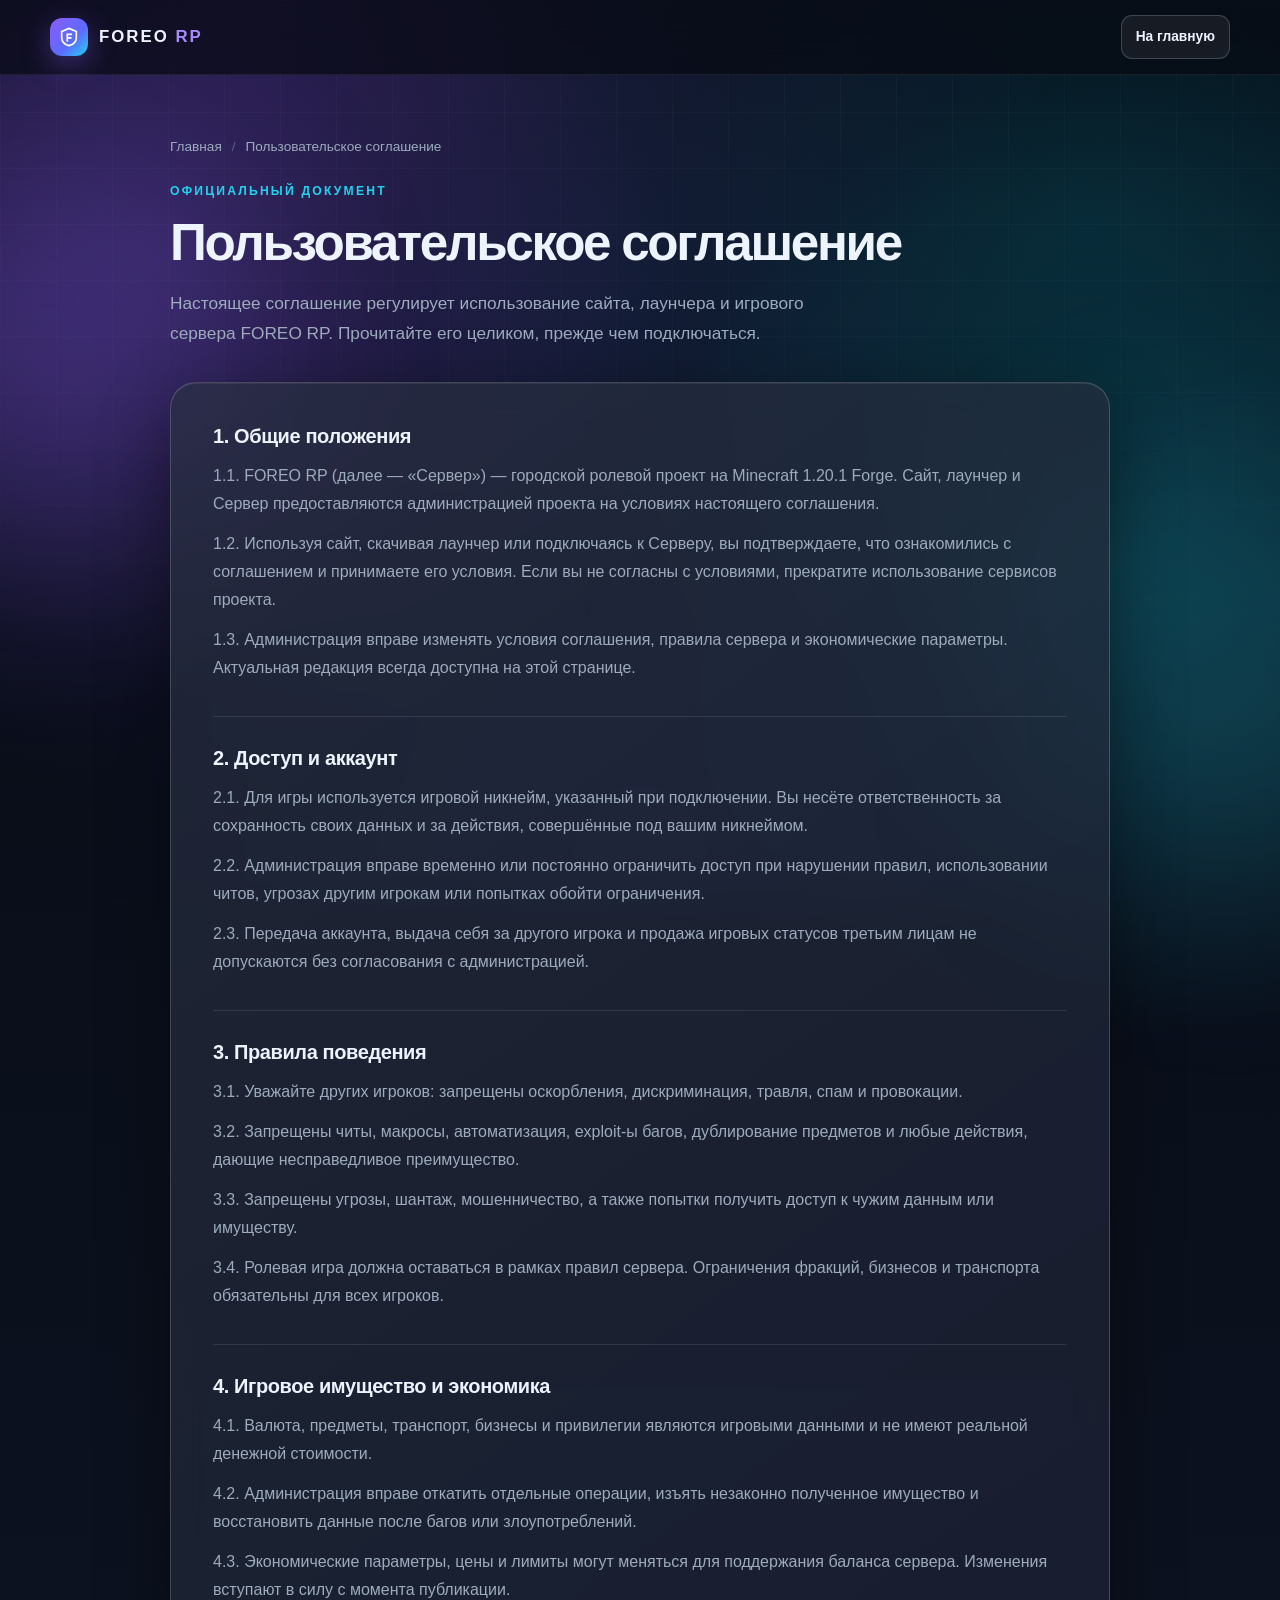
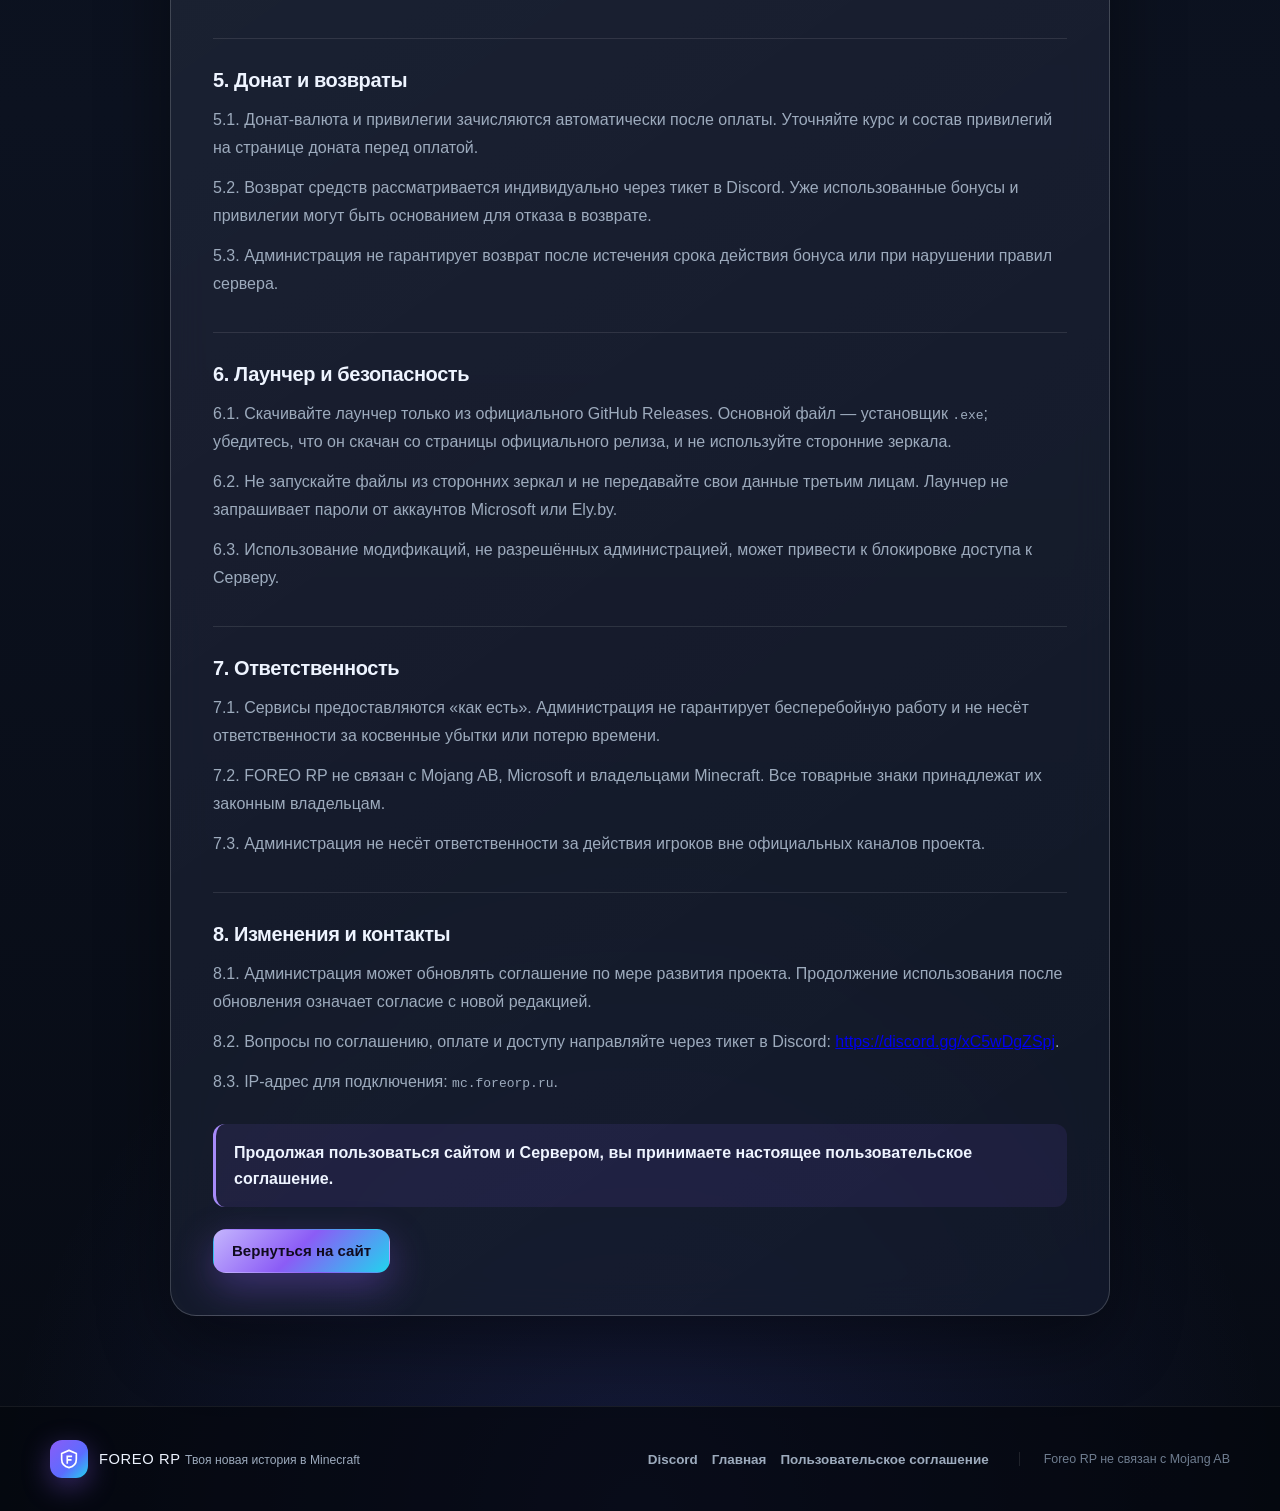
==== commit d586cd51: "Add files via upload" ====
--- a/user-agreement.html
+++ b/user-agreement.html
@@ -96,7 +96,7 @@
 
         <section class="legal-section">
           <h2>6. Лаунчер и безопасность</h2>
-          <p>6.1. Скачивайте лаунчер только из официального GitHub Releases. Основной файл — ZIP-архив; убедитесь, что он скачан со страницы официального релиза, и не используйте сторонние зеркала.</p>
+          <p>6.1. Скачивайте лаунчер только из официального GitHub Releases. Основной файл — установщик <code>.exe</code>; убедитесь, что он скачан со страницы официального релиза, и не используйте сторонние зеркала.</p>
           <p>6.2. Не запускайте файлы из сторонних зеркал и не передавайте свои данные третьим лицам. Лаунчер не запрашивает пароли от аккаунтов Microsoft или Ely.by.</p>
           <p>6.3. Использование модификаций, не разрешённых администрацией, может привести к блокировке доступа к Серверу.</p>
         </section>
--- a/style.css
+++ b/style.css
@@ -126,6 +126,14 @@
   overflow: hidden;
 }
 
+/* Защита: inline SVG без явного размера иначе занимает 300×150 px.
+   Правила ниже с классами имеют больший вес и задают нужный размер иконок. */
+svg {
+  width: 20px;
+  height: 20px;
+  flex: 0 0 auto;
+}
+
 main,
 .site-header,
 .site-footer {
@@ -720,6 +728,12 @@
   transition: background 0.2s ease, transform 0.2s ease;
 }
 
+.panel-discord > svg:not(.arrow-icon) {
+  width: 22px;
+  height: 22px;
+  flex: 0 0 auto;
+}
+
 .panel-discord:hover {
   transform: translateY(-2px);
   background: rgba(88, 101, 242, 0.22);
@@ -1329,21 +1343,18 @@
   display: flex;
   align-items: center;
   gap: 11px;
+  flex: 0 0 auto;
+}
+
+.footer-brand .brand-mark {
+  flex: 0 0 38px;
 }
 
 .footer-brand-title {
-  display: inline-flex;
-  align-items: center;
-  justify-content: center;
-  min-height: 44px;
-  padding: 8px 14px;
-  border: 1px solid var(--border-strong);
-  border-radius: 11px;
   color: var(--text);
-  background: rgba(255, 255, 255, 0.05);
-  font-size: 0.95rem;
-  font-weight: 900;
-  letter-spacing: 0.08em;
+  font-size: 0.92rem;
+  font-weight: 500;
+  letter-spacing: 0.04em;
 }
 
 .footer-brand div span {
@@ -1354,8 +1365,8 @@
 
 .footer-links {
   display: flex;
-  flex-wrap: wrap;
-  gap: 8px 22px;
+  flex-wrap: nowrap;
+  gap: 8px 14px;
   margin-left: auto;
 }
 
@@ -1364,28 +1375,15 @@
   align-items: center;
   min-height: 44px;
   color: var(--muted);
-  font-size: 0.87rem;
+  font-size: 0.84rem;
   font-weight: 650;
+  white-space: nowrap;
   text-decoration: none;
   transition: color 0.2s ease;
 }
 
 .footer-links a:hover {
   color: var(--cyan);
-}
-
-.footer-links .footer-agreement {
-  padding: 8px 12px;
-  border: 1px solid rgba(139, 92, 246, 0.42);
-  border-radius: 10px;
-  color: #d8ccff;
-  background: rgba(139, 92, 246, 0.1);
-}
-
-.footer-links .footer-agreement:hover {
-  color: #fff;
-  border-color: var(--violet-light);
-  background: rgba(139, 92, 246, 0.2);
 }
 
 .footer-legal {
@@ -1683,7 +1681,11 @@
   }
 
   .footer-links {
+    width: 100%;
     margin-left: 0;
+    overflow-x: auto;
+    padding-bottom: 4px;
+    -webkit-overflow-scrolling: touch;
   }
 
   .footer-legal {
@@ -1724,6 +1726,14 @@
     width: min(100% - 28px, 1180px);
     padding-left: env(safe-area-inset-left, 0px);
     padding-right: env(safe-area-inset-right, 0px);
+  }
+
+  .footer-links {
+    gap: 8px 10px;
+  }
+
+  .footer-links a {
+    font-size: 0.78rem;
   }
 
   .brand-text {
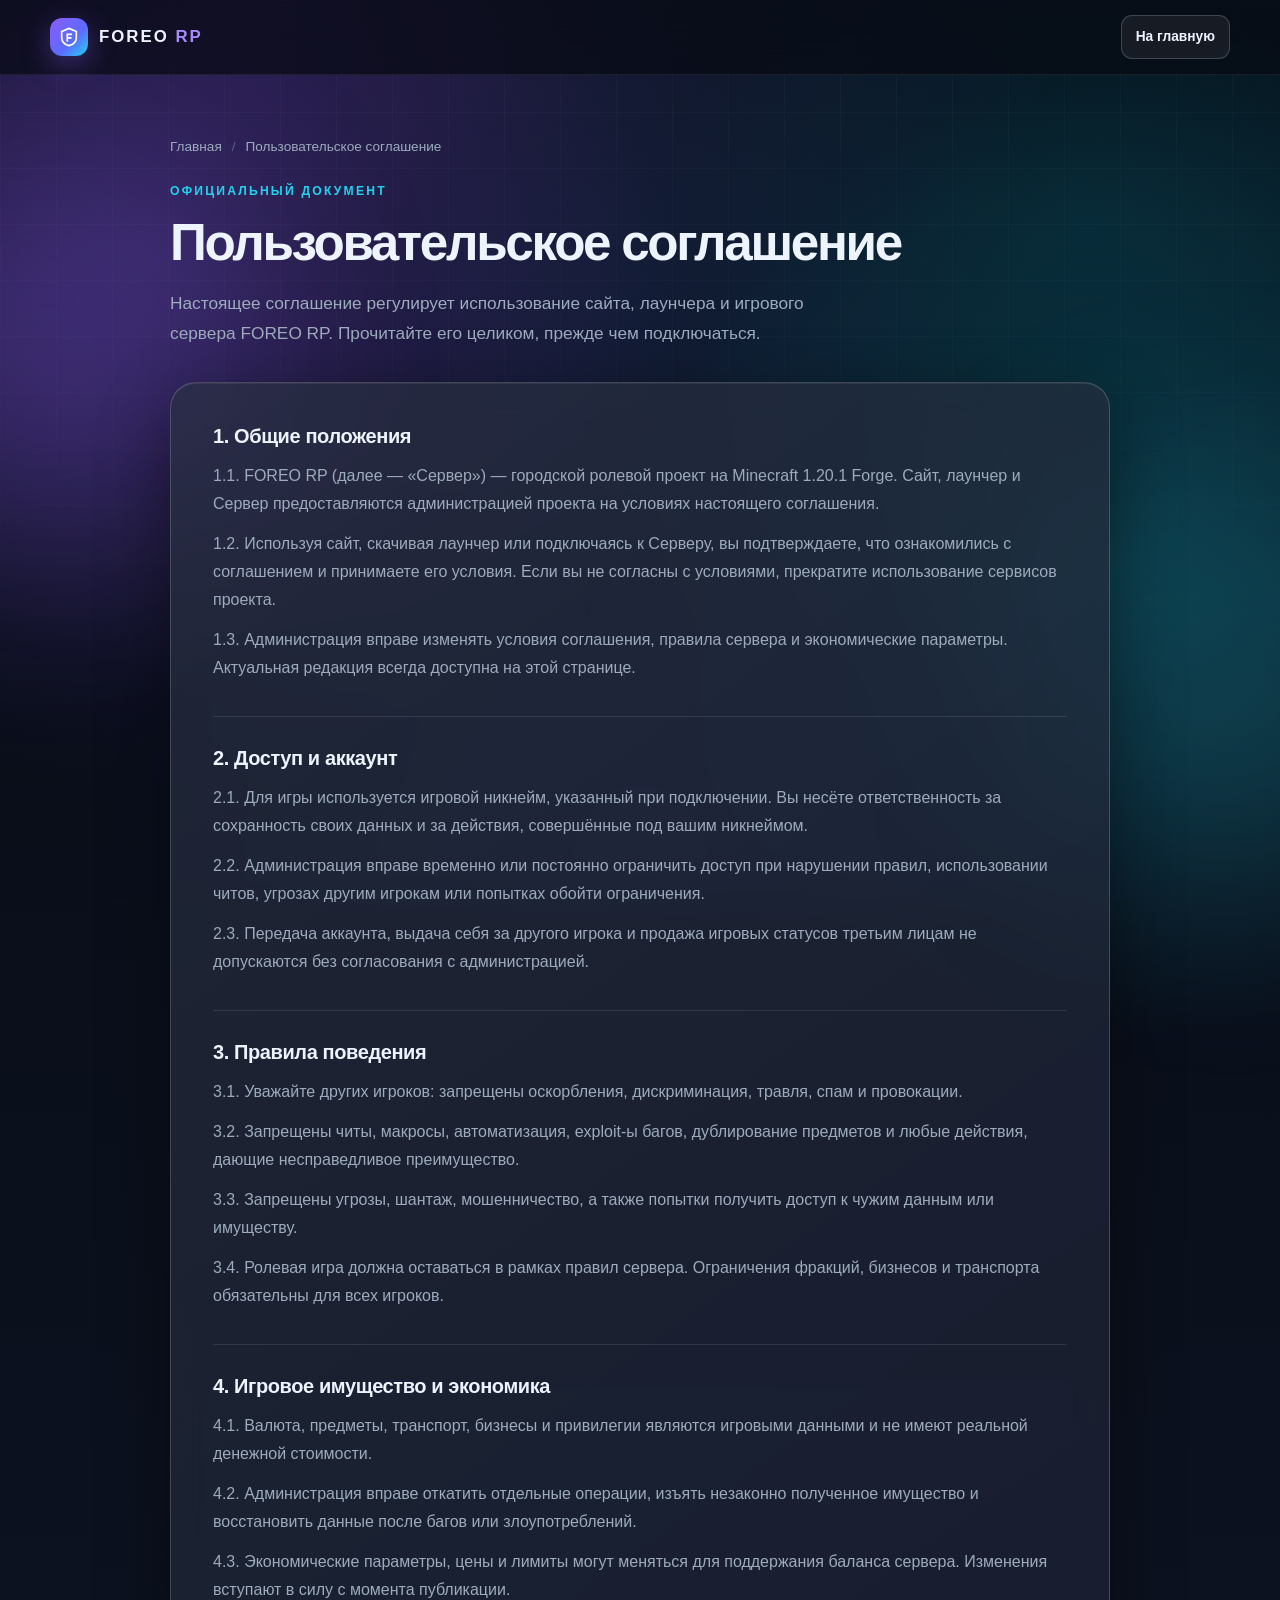
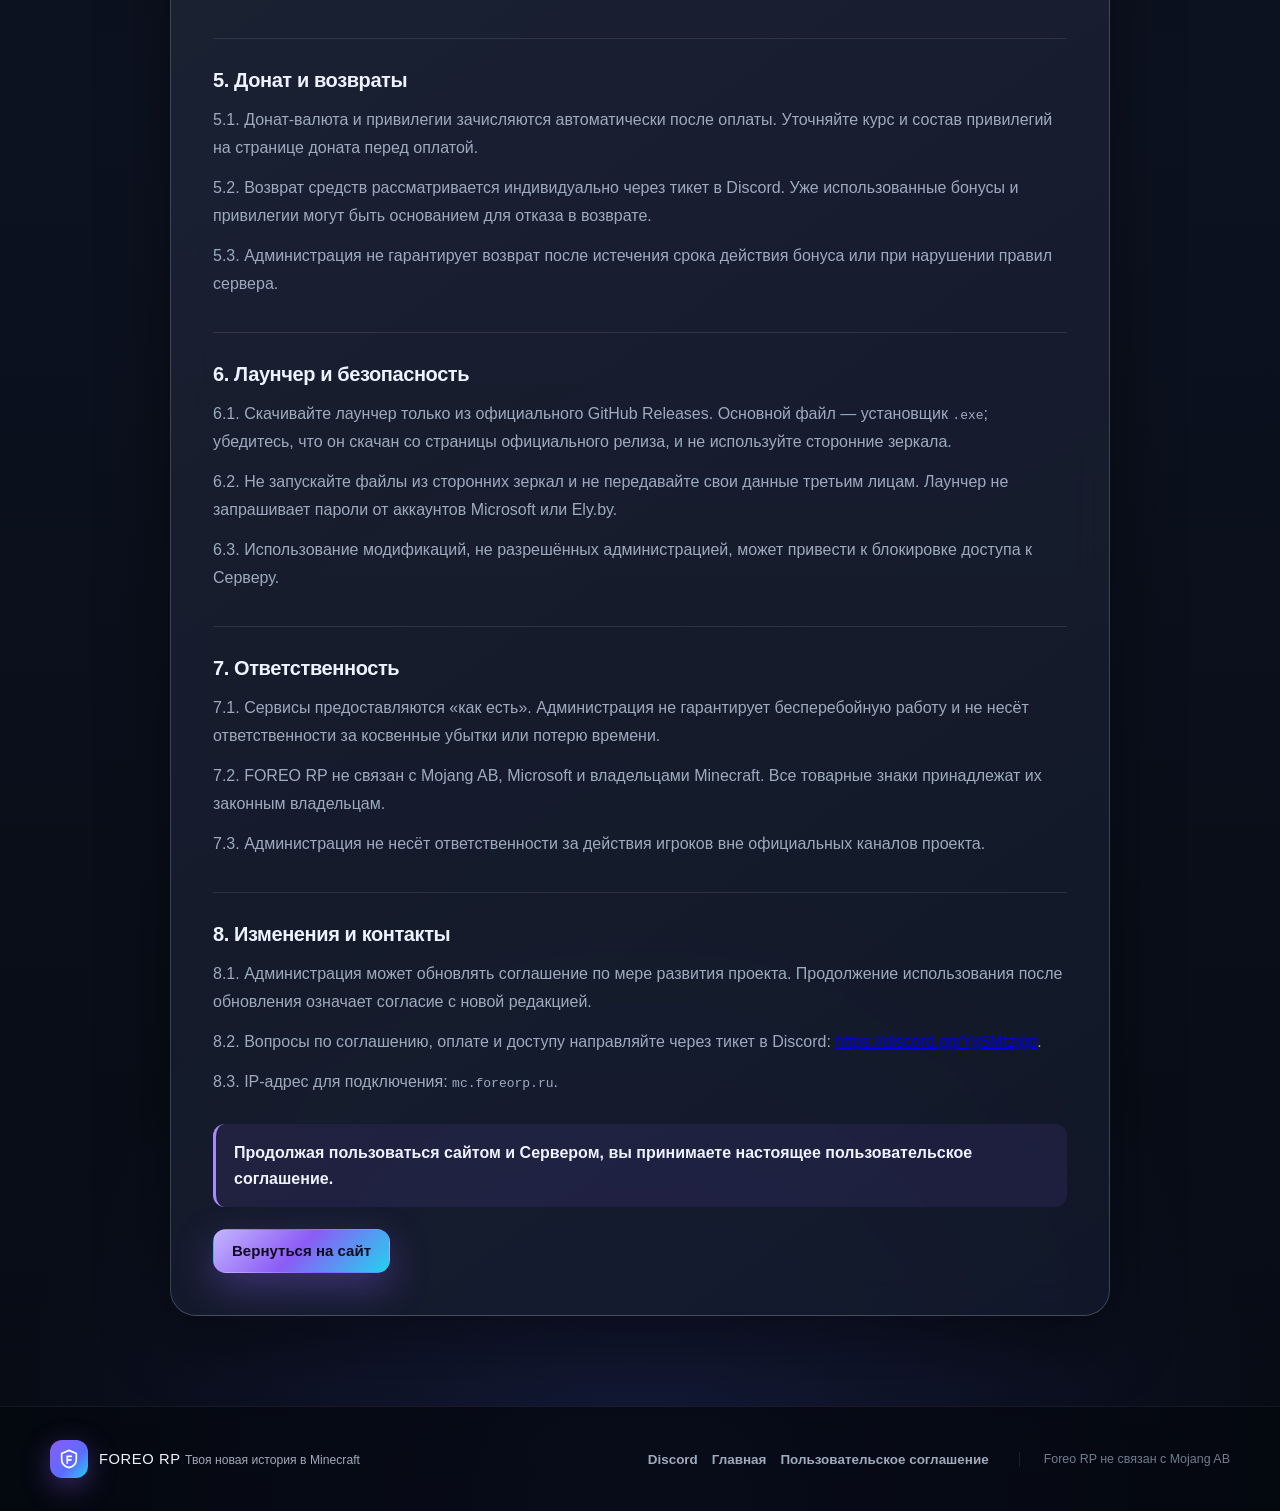
==== commit 9231e9e2: "Add files via upload" ====
--- a/user-agreement.html
+++ b/user-agreement.html
@@ -111,7 +111,7 @@
         <section class="legal-section">
           <h2>8. Изменения и контакты</h2>
           <p>8.1. Администрация может обновлять соглашение по мере развития проекта. Продолжение использования после обновления означает согласие с новой редакцией.</p>
-          <p>8.2. Вопросы по соглашению, оплате и доступу направляйте через тикет в Discord: <a href="https://discord.gg/xC5wDgZSpj" target="_blank" rel="noopener noreferrer">https://discord.gg/xC5wDgZSpj</a>.</p>
+          <p>8.2. Вопросы по соглашению, оплате и доступу направляйте через тикет в Discord: <a href="https://discord.gg/YjjSMtzjgp" target="_blank" rel="noopener noreferrer">https://discord.gg/YjjSMtzjgp</a>.</p>
           <p>8.3. IP-адрес для подключения: <code>mc.foreorp.ru</code>.</p>
         </section>
 
@@ -136,7 +136,7 @@
         </div>
       </div>
       <nav class="footer-links" aria-label="Ссылки в подвале">
-        <a href="https://discord.gg/xC5wDgZSpj" target="_blank" rel="noopener noreferrer">Discord</a>
+        <a href="https://discord.gg/YjjSMtzjgp" target="_blank" rel="noopener noreferrer">Discord</a>
         <a href="index.html">Главная</a>
         <a class="footer-agreement" href="user-agreement.html">Пользовательское соглашение</a>
       </nav>
